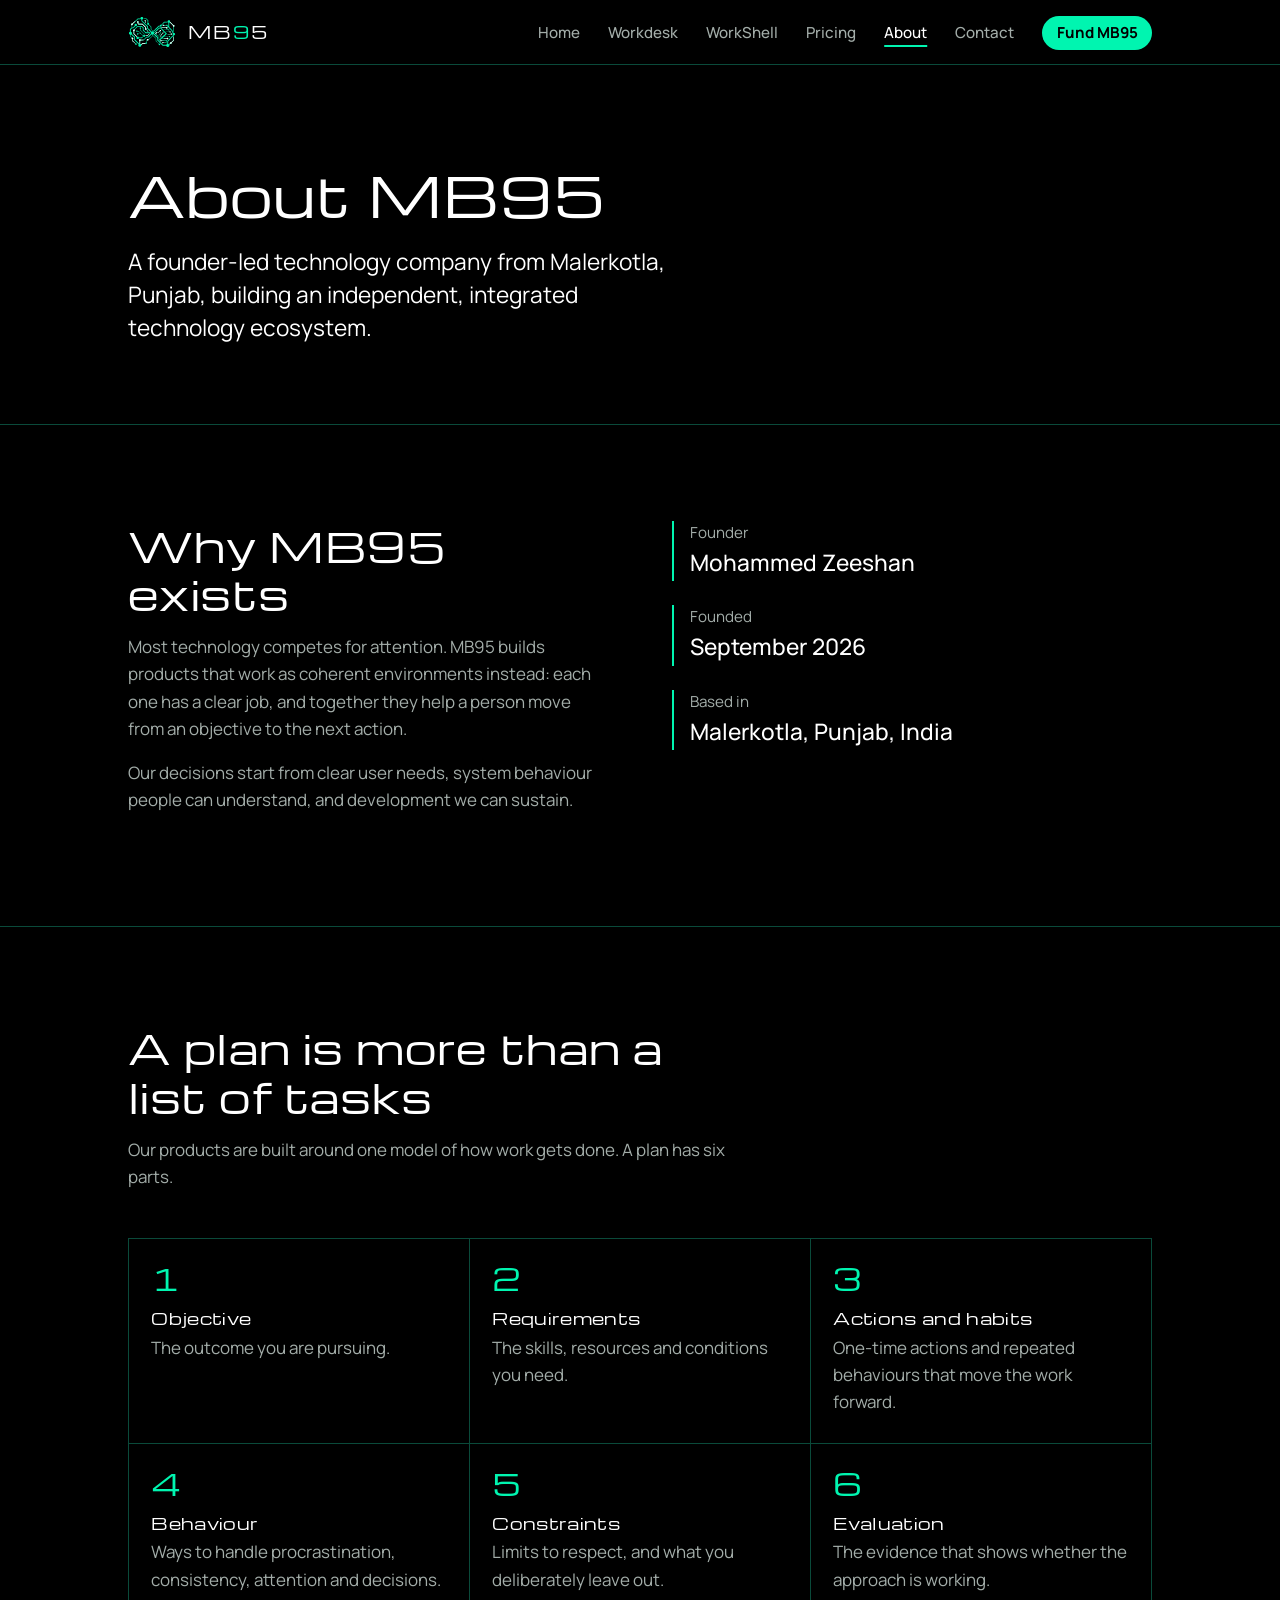
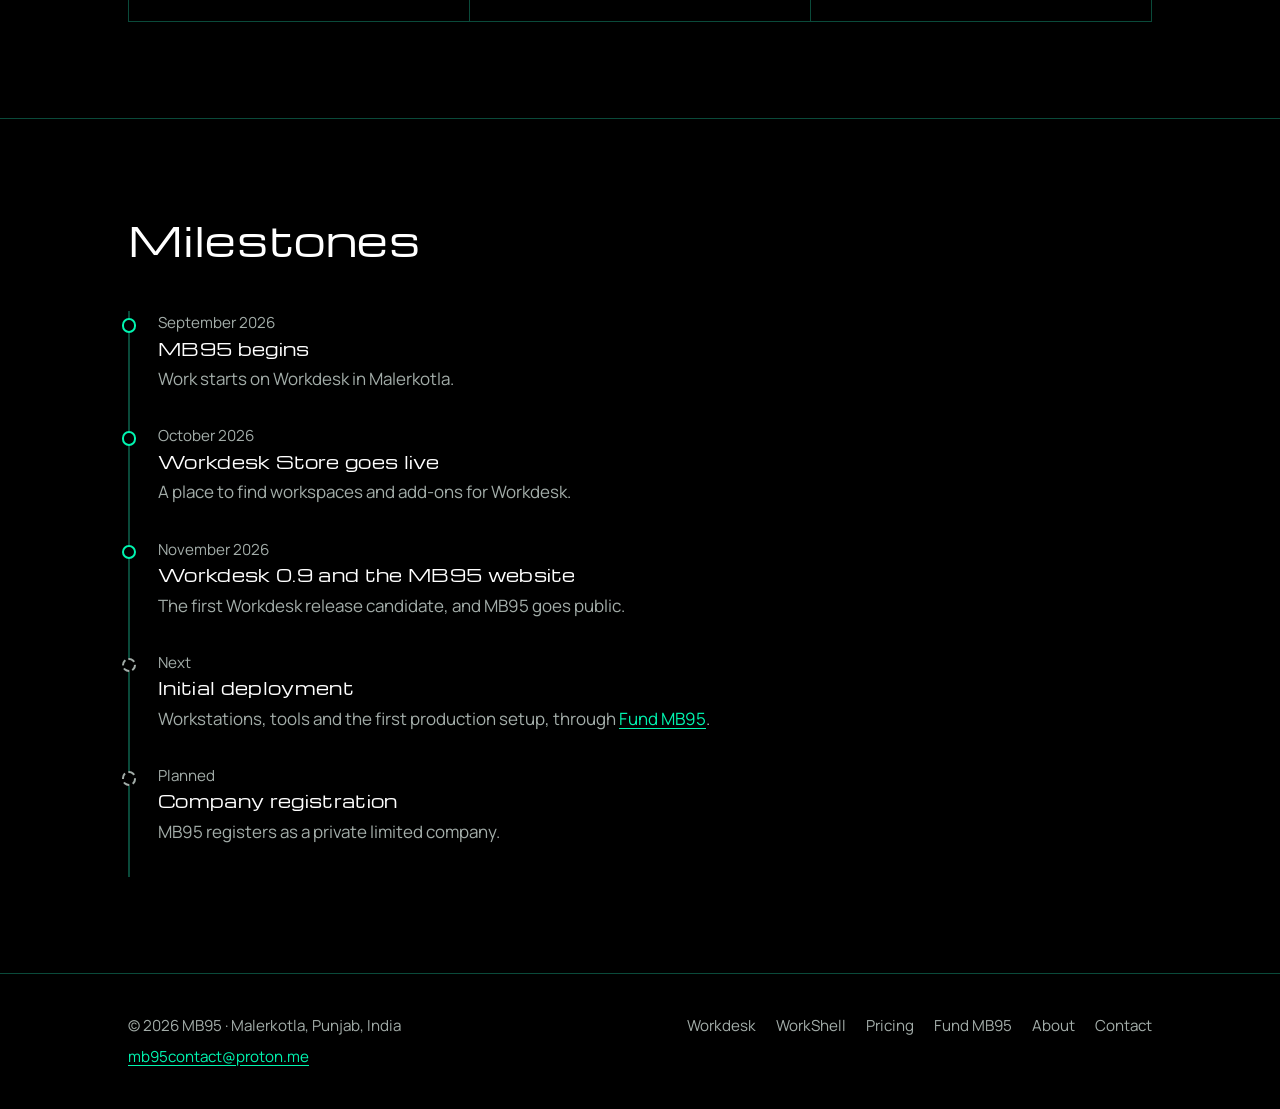
==== about.html @ 5f8376eb "Redesign as a multi-page site with Fund MB95 Pages: Home, Workdesk, WorkShell, Pricing, Fund MB95: I" ====
<!DOCTYPE html>
<html lang="en">
<head>
  <meta charset="utf-8">
  <meta name="viewport" content="width=device-width, initial-scale=1">
  <title>About MB95</title>
  <meta name="description" content="MB95 is a founder-led technology company from Malerkotla, Punjab, started in September 2026.">
  <meta name="theme-color" content="#000000">
  <link rel="icon" href="assets/icon-32.png" type="image/png" sizes="32x32">
  <link rel="apple-touch-icon" href="assets/icon-180.png">
  <meta property="og:title" content="About MB95">
  <meta property="og:description" content="MB95 is a founder-led technology company from Malerkotla, Punjab, started in September 2026.">
  <meta property="og:image" content="assets/og.jpg">
  <link rel="preconnect" href="https://fonts.googleapis.com">
  <link rel="preconnect" href="https://fonts.gstatic.com" crossorigin>
  <link href="https://fonts.googleapis.com/css2?family=Michroma&family=Manrope:wght@400;500;700&display=swap" rel="stylesheet">
  <link rel="stylesheet" href="styles.css">
</head>
<body>
  <a class="skip" href="#main">Skip to content</a>
  <header class="site-header">
    <div class="wrap">
      <a class="brand" href="index.html" aria-label="MB95 home">
        <img src="assets/mb95-mark.svg" alt="" width="48" height="33">
        <span>MB<span class="nine">9</span>5</span>
      </a>
      <button class="menu-toggle" aria-expanded="false" aria-controls="site-nav">Menu</button>
      <nav class="site-nav" id="site-nav" aria-label="Main">
        <ul>
          <li><a href="index.html">Home</a></li>
          <li><a href="workdesk.html">Workdesk</a></li>
          <li><a href="workshell.html">WorkShell</a></li>
          <li><a href="pricing.html">Pricing</a></li>
          <li><a href="about.html" aria-current="page">About</a></li>
          <li><a href="contact.html">Contact</a></li>
          <li><a class="nav-fund" href="fund.html">Fund MB95</a></li>
        </ul>
      </nav>
    </div>
  </header>

  <main id="main">
    <section class="page-head">
      <div class="wrap">
        <h1>About MB95</h1>
        <p class="lede">A founder-led technology company from Malerkotla, Punjab, building an independent, integrated technology ecosystem.</p>
      </div>
    </section>

    <section class="section" aria-labelledby="why-title">
      <div class="wrap two-col">
        <div class="section-head" style="margin:0">
          <h2 id="why-title">Why MB95 exists</h2>
          <p>Most technology competes for attention. MB95 builds products that work as coherent environments instead: each one has a clear job, and together they help a person move from an objective to the next action.</p>
          <p>Our decisions start from clear user needs, system behaviour people can understand, and development we can sustain.</p>
        </div>
        <ul class="contact-list">
          <li><span class="label">Founder</span><span class="value">Mohammed Zeeshan</span></li>
          <li><span class="label">Founded</span><span class="value">September 2026</span></li>
          <li><span class="label">Based in</span><span class="value">Malerkotla, Punjab, India</span></li>
        </ul>
      </div>
    </section>

    <section class="section" aria-labelledby="plan-title">
      <div class="wrap">
        <div class="section-head">
          <h2 id="plan-title">A plan is more than a list of tasks</h2>
          <p>Our products are built around one model of how work gets done. A plan has six parts.</p>
        </div>
        <ol class="plan-steps">
          <li><h3>Objective</h3><p>The outcome you are pursuing.</p></li>
          <li><h3>Requirements</h3><p>The skills, resources and conditions you need.</p></li>
          <li><h3>Actions and habits</h3><p>One-time actions and repeated behaviours that move the work forward.</p></li>
          <li><h3>Behaviour</h3><p>Ways to handle procrastination, consistency, attention and decisions.</p></li>
          <li><h3>Constraints</h3><p>Limits to respect, and what you deliberately leave out.</p></li>
          <li><h3>Evaluation</h3><p>The evidence that shows whether the approach is working.</p></li>
        </ol>
      </div>
    </section>

    <section class="section" aria-labelledby="road-title">
      <div class="wrap">
        <div class="section-head"><h2 id="road-title">Milestones</h2></div>
        <ol class="timeline">
          <li><time>September 2026</time><h3>MB95 begins</h3><p>Work starts on Workdesk in Malerkotla.</p></li>
          <li><time>October 2026</time><h3>Workdesk Store goes live</h3><p>A place to find workspaces and add-ons for Workdesk.</p></li>
          <li><time>November 2026</time><h3>Workdesk 0.9 and the MB95 website</h3><p>The first Workdesk release candidate, and MB95 goes public.</p></li>
          <li class="next"><time>Next</time><h3>Initial deployment</h3><p>Workstations, tools and the first production setup, through <a href="fund.html">Fund MB95</a>.</p></li>
          <li class="next"><time>Planned</time><h3>Company registration</h3><p>MB95 registers as a private limited company.</p></li>
        </ol>
      </div>
    </section>

  </main>

  <footer class="site-footer">
    <div class="wrap footer-grid">
      <div>
        <p style="margin:0 0 .4rem">© 2026 MB95 · Malerkotla, Punjab, India</p>
        <a href="mailto:mb95contact@proton.me">mb95contact@proton.me</a>
      </div>
      <ul class="footer-links">
        <li><a href="workdesk.html">Workdesk</a></li>
        <li><a href="workshell.html">WorkShell</a></li>
        <li><a href="pricing.html">Pricing</a></li>
        <li><a href="fund.html">Fund MB95</a></li>
        <li><a href="about.html">About</a></li>
        <li><a href="contact.html">Contact</a></li>
      </ul>
    </div>
  </footer>
  <script src="site.js"></script>
</body>
</html>
---- styles.css ----
/* MB95 site styles ------------------------------------------------------
   Brand: black, mint #00F5B0, white. Display type: Michroma (wide, squared,
   echoes the wordmark). Body: Manrope. */

:root {
  --black: #000000;
  --mint: #00F5B0;
  --mint-deep: #0A4A3A;   /* traces, rules */
  --mint-dim: #06291F;    /* tinted surfaces */
  --white: #FFFFFF;
  --fog: #A3ADA9;         /* secondary text, 8.6:1 on black */
  --graphite: #121615;    /* raised surfaces */
  --amber: #FFC857;       /* status: paused */

  --display: "Michroma", "Eurostile", "Arial Black", sans-serif;
  --body: "Manrope", system-ui, -apple-system, "Segoe UI", sans-serif;

  --s0: 1.0625rem;
  --s1: 1.4167rem;
  --s2: 1.8889rem;
  --s3: 2.5185rem;

  --measure: 62ch;
  --gutter: clamp(1.25rem, 5vw, 4rem);
  --bus: 2.5rem;
}

*, *::before, *::after { box-sizing: border-box; }
html { scroll-behavior: smooth; }
body {
  margin: 0;
  background: var(--black);
  color: var(--white);
  font-family: var(--body);
  font-size: var(--s0);
  line-height: 1.6;
  -webkit-font-smoothing: antialiased;
}
img { max-width: 100%; }
a { color: var(--mint); text-underline-offset: 0.2em; }
a:focus-visible, button:focus-visible, summary:focus-visible {
  outline: 2px solid var(--mint);
  outline-offset: 4px;
  border-radius: 2px;
}
p { margin: 0 0 1em; max-width: var(--measure); }
h1, h2, h3 {
  font-family: var(--display);
  font-weight: 400;
  line-height: 1.2;
  margin: 0;
  letter-spacing: 0.02em;
}
.wrap { width: 100%; max-width: 72rem; margin-inline: auto; padding-inline: var(--gutter); }
.skip { position: absolute; left: -999px; top: 0; background: var(--mint); color: var(--black); padding: .5rem 1rem; }
.skip:focus { left: 1rem; top: 1rem; z-index: 20; }
.muted { color: var(--fog); }

/* Header + navigation ------------------------------------------------- */
.site-header {
  position: sticky; top: 0; z-index: 10;
  background: rgba(0,0,0,.9);
  backdrop-filter: blur(8px);
  border-bottom: 1px solid var(--mint-deep);
}
.site-header .wrap { display: flex; align-items: center; justify-content: space-between; gap: 1.5rem; min-height: 4rem; }
.brand {
  display: inline-flex; align-items: center; gap: .75rem;
  color: var(--white); text-decoration: none;
  font-family: var(--display); font-size: 1.05rem; letter-spacing: .12em;
}
.brand img { width: 3rem; height: auto; display: block; }
.nine { color: var(--mint); }
.site-nav ul { display: flex; align-items: center; gap: clamp(.9rem, 2.2vw, 1.75rem); list-style: none; margin: 0; padding: 0; }
.site-nav a { color: var(--fog); text-decoration: none; font-size: .95rem; font-weight: 500; }
.site-nav a:hover, .site-nav a[aria-current="page"] { color: var(--white); }
.site-nav a[aria-current="page"] { text-decoration: underline; text-decoration-color: var(--mint); text-decoration-thickness: 2px; text-underline-offset: .45em; }
.site-nav .nav-fund {
  color: var(--black); background: var(--mint);
  padding: .4rem .9rem; border-radius: 999px; font-weight: 700;
}
.site-nav .nav-fund:hover, .site-nav .nav-fund[aria-current="page"] { color: var(--black); text-decoration: none; background: var(--white); }
.menu-toggle {
  display: none;
  background: none; border: 1px solid var(--mint-deep); color: var(--white);
  font: inherit; font-weight: 500; padding: .35rem .8rem; border-radius: 6px; cursor: pointer;
}

@media (max-width: 52rem) {
  .menu-toggle { display: inline-block; }
  .site-nav { position: absolute; left: 0; right: 0; top: 100%; background: var(--black); border-bottom: 1px solid var(--mint-deep); display: none; }
  .site-nav.open { display: block; }
  .site-nav ul { flex-direction: column; align-items: stretch; gap: 0; padding: .5rem var(--gutter) 1.25rem; }
  .site-nav li a { display: block; padding: .8rem 0; font-size: 1.05rem; border-bottom: 1px solid var(--graphite); }
  .site-nav .nav-fund { text-align: center; margin-top: 1rem; border-bottom: 0; padding: .8rem; }
}

/* Buttons --------------------------------------------------------------- */
.btn {
  display: inline-block; text-decoration: none; font-weight: 700;
  padding: .75rem 1.4rem; border-radius: 999px; border: 2px solid var(--mint);
  color: var(--black); background: var(--mint);
}
.btn:hover { background: var(--white); border-color: var(--white); }
.btn.ghost { background: transparent; color: var(--mint); }
.btn.ghost:hover { color: var(--black); background: var(--mint); border-color: var(--mint); }
.actions { display: flex; flex-wrap: wrap; gap: .75rem; margin-top: 1.75rem; }

/* Page structure ------------------------------------------------------- */
.page-head { padding-block: clamp(3rem, 8vw, 6rem) clamp(2rem, 5vw, 3.5rem); }
.page-head h1 { font-size: clamp(1.9rem, 5.5vw, 3.4rem); margin-bottom: 1.25rem; max-width: 22ch; }
.page-head .lede { font-size: var(--s1); line-height: 1.45; max-width: 40ch; }
.section { padding-block: clamp(3.5rem, 8vw, 6rem); border-top: 1px solid var(--mint-deep); }
.section-head { margin-bottom: clamp(2rem, 5vw, 3rem); max-width: var(--measure); }
.section-head h2 { font-size: clamp(1.5rem, 3.6vw, var(--s3)); margin-bottom: 1rem; }
.section-head p { color: var(--fog); }
.two-col { display: grid; gap: 2rem 4rem; grid-template-columns: repeat(auto-fit, minmax(min(100%, 22rem), 1fr)); align-items: start; }

/* Status pills */
.status { font-size: .85rem; font-weight: 500; border: 1px solid var(--mint); color: var(--mint); padding: .1rem .65rem; border-radius: 999px; white-space: nowrap; }
.status.paused { border-color: var(--amber); color: var(--amber); }
.status.planned { border-color: var(--fog); color: var(--fog); }

/* Notice band */
.notice {
  border: 1px solid var(--amber); border-left-width: 4px;
  padding: 1rem 1.25rem; border-radius: 4px; max-width: 48rem;
}
.notice p { margin: 0; }
.notice strong { color: var(--amber); }

/* Home hero --------------------------------------------------------------- */
.hero { padding-block: clamp(2.5rem, 7vw, 5rem) clamp(3.5rem, 8vw, 6rem); }
.hero-grid { display: grid; gap: 2rem 4rem; grid-template-columns: minmax(0, 1.1fr) minmax(0, 1fr); align-items: center; }
.hero-logo { margin: 0; line-height: 0; }
.hero-logo img { width: 100%; max-width: 36rem; height: auto; margin-left: -1.5%; }
.hero-copy .lede { font-size: var(--s1); line-height: 1.45; max-width: 30ch; }
.motto { color: var(--fog); font-style: italic; }
@media (max-width: 52rem) { .hero-grid { grid-template-columns: 1fr; } }

/* Product bus (circuit line linking products) */
.bus { list-style: none; margin: 0; padding: 0; position: relative; }
.bus::before { content: ""; position: absolute; left: calc(var(--bus) / 2 - 1px); top: .6rem; bottom: .6rem; width: 2px; background: var(--mint-deep); }
.product { position: relative; padding-left: calc(var(--bus) + 1.5rem); padding-bottom: clamp(2.5rem, 5vw, 3.5rem); }
.product:last-child { padding-bottom: 0; }
.product::before { content: ""; position: absolute; left: calc(var(--bus) / 2 - .5rem); top: .55rem; width: 1rem; height: 1rem; background: var(--black); border: 2px solid var(--mint); border-radius: 50%; }
.product::after { content: ""; position: absolute; left: calc(var(--bus) / 2 + .5rem); top: calc(1.05rem - 1px); width: 1.5rem; height: 2px; background: var(--mint); }
.product-top { display: flex; flex-wrap: wrap; align-items: baseline; gap: .5rem 1.25rem; margin-bottom: .75rem; }
.product h3 { font-size: clamp(1.3rem, 3vw, var(--s2)); padding-left: .75rem; }
.product h3 a { color: var(--white); text-decoration: none; }
.product h3 a:hover { color: var(--mint); }
.product p, .product .more { padding-left: .75rem; }
.more { font-weight: 700; }

/* Lists with trace markers */
.points { margin: 0; padding: 0; list-style: none; }
.points li { padding-left: 1.1rem; position: relative; margin-bottom: .55rem; max-width: var(--measure); }
.points li::before { content: ""; position: absolute; left: 0; top: .72em; width: .45rem; height: 2px; background: var(--mint); }

/* Feature grid on product pages */
.features { list-style: none; margin: 0; padding: 0; display: grid; gap: 1px; background: var(--mint-deep); border: 1px solid var(--mint-deep); grid-template-columns: repeat(auto-fit, minmax(min(100%, 16rem), 1fr)); }
.features li { background: var(--black); padding: 1.5rem; }
.features h3 { font-size: 1rem; margin-bottom: .5rem; }
.features p { color: var(--fog); margin: 0; }

/* Illustration frame */
.figure { margin: 0; }
.figure figcaption { color: var(--fog); font-size: .9rem; margin-top: .75rem; }

/* Workdesk desktop illustration */
.desk {
  aspect-ratio: 16 / 10; border: 1px solid var(--mint-deep); border-radius: 10px; overflow: hidden;
  background: radial-gradient(120% 80% at 80% 0%, var(--mint-dim), var(--black) 60%);
  display: grid; grid-template-rows: auto 1fr auto; font-size: clamp(.55rem, 1.3vw, .8rem);
}
.desk-bar { display: flex; justify-content: space-between; align-items: center; padding: .6em 1em; border-bottom: 1px solid var(--mint-deep); color: var(--fog); }
.desk-bar b { font-family: var(--display); color: var(--white); font-weight: 400; letter-spacing: .08em; }
.desk-body { display: grid; grid-template-columns: 1.2fr 1fr; gap: 1em; padding: 1.2em; }
.panel { background: rgba(18,22,21,.85); border: 1px solid var(--mint-deep); border-radius: 6px; padding: .9em 1em; }
.panel h4 { margin: 0 0 .6em; font-family: var(--display); font-weight: 400; font-size: 1em; color: var(--mint); letter-spacing: .05em; }
.task { display: flex; align-items: center; gap: .6em; padding: .35em 0; border-bottom: 1px solid #1c2421; }
.task:last-child { border-bottom: 0; }
.box { width: .9em; height: .9em; border: 1.5px solid var(--mint); border-radius: 2px; flex: none; }
.box.done { background: var(--mint); }
.bar { height: .5em; background: #1c2421; border-radius: 99px; overflow: hidden; margin: .3em 0 .8em; }
.bar span { display: block; height: 100%; background: var(--mint); }
.desk-dock { display: flex; gap: .5em; justify-content: center; padding: .6em; border-top: 1px solid var(--mint-deep); flex-wrap: wrap; }
.desk-dock span { padding: .3em .8em; border: 1px solid var(--mint-deep); border-radius: 99px; color: var(--fog); letter-spacing: .06em; }
.desk-dock span.on { border-color: var(--mint); color: var(--black); background: var(--mint); font-weight: 700; }

/* Workshell phone illustration */
.phone {
  width: min(100%, 18rem); aspect-ratio: 9 / 19; margin-inline: auto;
  border: 2px solid var(--mint-deep); border-radius: 2.2rem; padding: 1.1rem .9rem;
  background: linear-gradient(180deg, var(--mint-dim), var(--black) 45%);
  display: grid; grid-template-rows: auto auto 1fr auto; gap: .9rem;
}
.phone-time { text-align: center; font-family: var(--display); font-size: 2rem; letter-spacing: .05em; padding-top: .8rem; }
.phone-date { text-align: center; color: var(--fog); font-size: .8rem; margin-top: -.6rem; }
.shell-grid { display: grid; grid-template-columns: 1fr 1fr; gap: .6rem; align-content: center; }
.shell-grid div { border: 1px solid var(--mint-deep); background: rgba(18,22,21,.9); border-radius: 14px; padding: .8rem .7rem; font-size: .85rem; }
.shell-grid b { display: block; font-family: var(--display); font-weight: 400; color: var(--mint); font-size: .8rem; letter-spacing: .05em; margin-bottom: .2rem; }
.shell-grid span { color: var(--fog); font-size: .75rem; }
.slots { display: flex; justify-content: space-between; padding: .4rem .3rem; border-top: 1px solid var(--mint-deep); }
.slots i { width: 2.2rem; height: 2.2rem; border-radius: 50%; border: 1.5px solid var(--mint); display: grid; place-items: center; font-style: normal; font-size: .62rem; color: var(--fog); }
.slots i.custom { border-style: dashed; border-color: var(--fog); }

/* Pricing --------------------------------------------------------------- */
.plans { display: grid; gap: 1.25rem; grid-template-columns: repeat(auto-fit, minmax(min(100%, 19rem), 1fr)); }
.plan { border: 1px solid var(--mint-deep); border-radius: 8px; padding: 1.75rem 1.5rem; display: flex; flex-direction: column; }
.plan.lead { border-color: var(--mint); }
.plan h3 { font-size: 1.25rem; margin-bottom: .25rem; }
.price { font-family: var(--display); font-size: 2rem; margin: 1rem 0 .25rem; }
.price small { font-family: var(--body); font-size: .95rem; color: var(--fog); }
.plan .points { margin: 1rem 0 1.5rem; }
.plan .btn { margin-top: auto; align-self: flex-start; }
.estimate { color: var(--amber); font-size: .9rem; font-weight: 500; }

/* Fund ----------------------------------------------------------------- */
.meter { margin: 2rem 0 0; max-width: 40rem; }
.meter-nums { display: flex; justify-content: space-between; align-items: baseline; flex-wrap: wrap; gap: .5rem; margin-bottom: .6rem; }
.meter-raised { font-family: var(--display); font-size: clamp(1.6rem, 4vw, 2.3rem); color: var(--mint); }
.meter-track { height: 14px; border: 1px solid var(--mint-deep); border-radius: 99px; overflow: hidden; background: var(--graphite); }
.meter-fill { height: 100%; width: 0; background: var(--mint); border-radius: 99px; transition: width 1.4s cubic-bezier(.2,.7,.2,1); }
.budget { width: 100%; border-collapse: collapse; max-width: 48rem; }
.budget th, .budget td { text-align: left; padding: .8rem .5rem; border-bottom: 1px solid var(--mint-deep); vertical-align: top; }
.budget th { color: var(--fog); font-weight: 500; font-size: .95rem; }
.budget td.amt { text-align: right; white-space: nowrap; font-variant-numeric: tabular-nums; }
.budget th.amt { text-align: right; }
.budget tr.total td { font-weight: 700; border-bottom: 0; }
.give { display: grid; gap: 2rem 3rem; grid-template-columns: minmax(0, 1fr) auto; align-items: start; border: 1px solid var(--mint); border-radius: 10px; padding: clamp(1.5rem, 4vw, 2.5rem); }
.give .qr { width: 13rem; background: var(--white); padding: .75rem; border-radius: 8px; }
.give .qr img { display: block; width: 100%; }
.upi-id { font-family: var(--display); font-size: 1.1rem; letter-spacing: .03em; word-break: break-all; }
@media (max-width: 40rem) { .give { grid-template-columns: 1fr; } .give .qr { width: 100%; max-width: 15rem; } }
.steps { counter-reset: step; list-style: none; margin: 0; padding: 0; }
.steps li { counter-increment: step; position: relative; padding-left: 2.5rem; margin-bottom: 1rem; max-width: var(--measure); }
.steps li::before { content: counter(step); position: absolute; left: 0; top: -.05rem; font-family: var(--display); color: var(--mint); font-size: 1.1rem; }
details { border-bottom: 1px solid var(--mint-deep); padding: 1rem 0; max-width: 48rem; }
summary { cursor: pointer; font-weight: 700; }
details p { margin: .75rem 0 0; color: var(--fog); }

/* Plan model (numbered, it is a sequence) */
.plan-steps { list-style: none; margin: 0; padding: 0; counter-reset: step; display: grid; gap: 1px; background: var(--mint-deep); border: 1px solid var(--mint-deep); grid-template-columns: repeat(auto-fit, minmax(min(100%, 17rem), 1fr)); }
.plan-steps li { counter-increment: step; background: var(--black); padding: 1.5rem 1.4rem 1.75rem; }
.plan-steps li::before { content: counter(step); display: block; font-family: var(--display); color: var(--mint); font-size: var(--s2); line-height: 1; margin-bottom: .9rem; }
.plan-steps h3 { font-size: 1rem; margin-bottom: .4rem; }
.plan-steps p { color: var(--fog); margin: 0; }

/* Timeline (a real sequence) */
.timeline { list-style: none; margin: 0; padding: 0; border-left: 2px solid var(--mint-deep); max-width: 48rem; }
.timeline li { position: relative; padding: 0 0 2rem 1.75rem; }
.timeline li::before { content: ""; position: absolute; left: -.5rem; top: .45rem; width: .9rem; height: .9rem; border-radius: 50%; background: var(--black); border: 2px solid var(--mint); }
.timeline li.next::before { border-style: dashed; border-color: var(--fog); }
.timeline time { color: var(--fog); font-size: .95rem; display: block; }
.timeline h3 { font-size: 1.05rem; margin: .2rem 0 .4rem; }
.timeline p { margin: 0; color: var(--fog); }

/* Contact */
.contact-list { list-style: none; margin: 0; padding: 0; display: grid; gap: 1.5rem; }
.contact-list li { border-left: 2px solid var(--mint); padding-left: 1rem; }
.contact-list .label { color: var(--fog); font-size: .95rem; display: block; }
.contact-list .value { font-size: var(--s1); font-weight: 500; word-break: break-word; }

/* Footer */
.site-footer { border-top: 1px solid var(--mint-deep); padding-block: 2.5rem; color: var(--fog); font-size: .95rem; }
.footer-grid { display: flex; flex-wrap: wrap; justify-content: space-between; gap: 1.5rem; }
.footer-links { display: flex; flex-wrap: wrap; gap: .5rem 1.25rem; list-style: none; margin: 0; padding: 0; }
.footer-links a { color: var(--fog); text-decoration: none; }
.footer-links a:hover { color: var(--white); }

@media (max-width: 40rem) { :root { --bus: 1.5rem; } .product { padding-left: calc(var(--bus) + 1rem); } .product::after { width: 1rem; } .product h3, .product p, .product .more { padding-left: .25rem; } }
@media (prefers-reduced-motion: reduce) { html { scroll-behavior: auto; } .meter-fill { transition: none; } }
button.btn { font: inherit; font-weight: 700; cursor: pointer; }
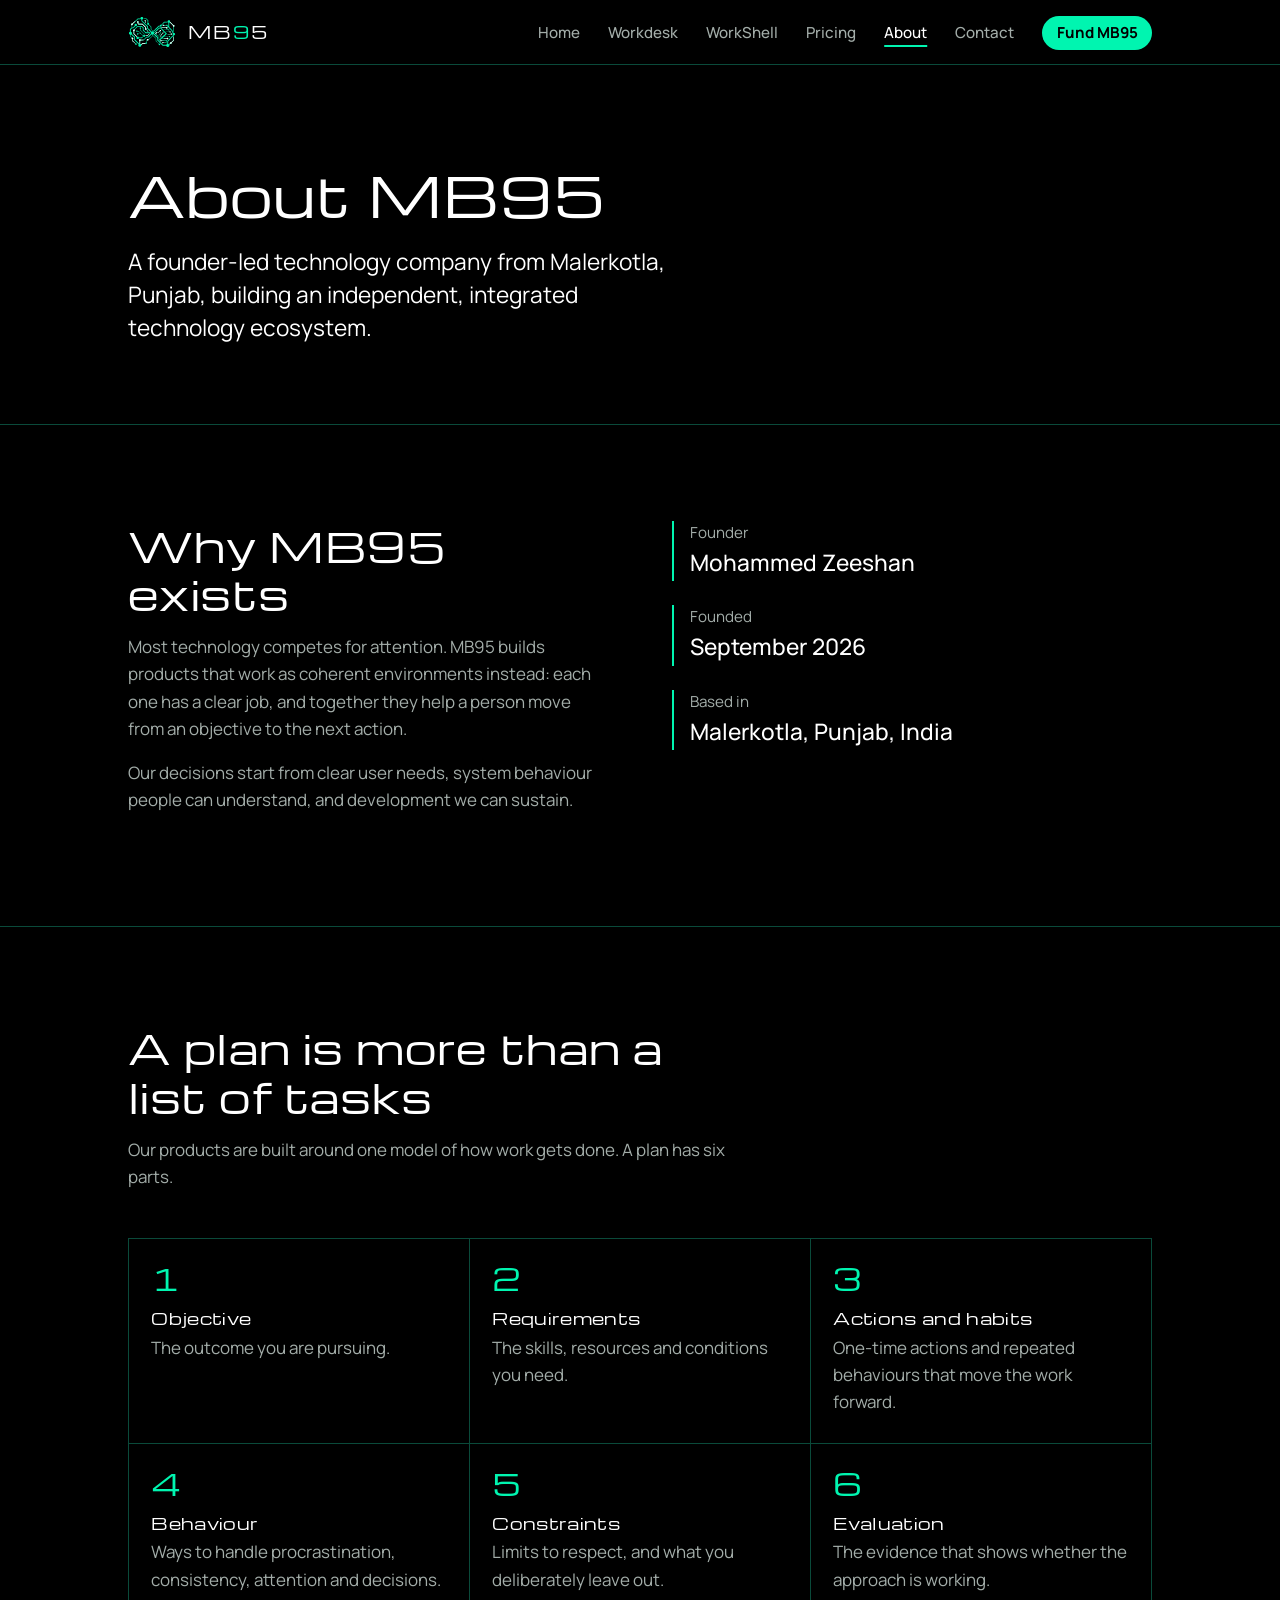
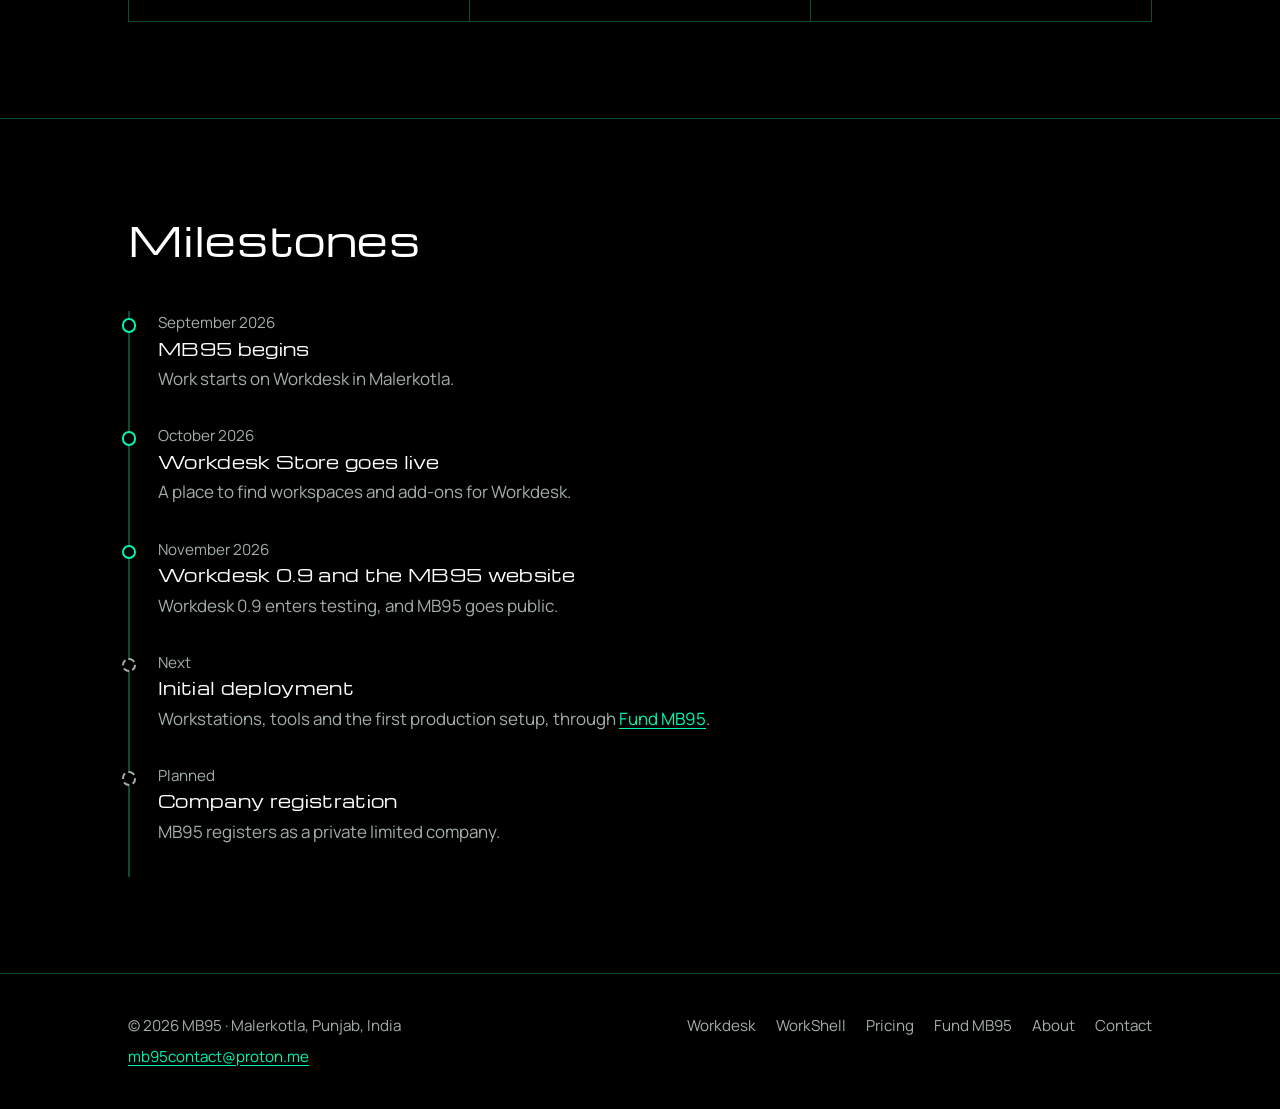
==== commit 18975393: "Workdesk: mark as in development Status 'In development' on Home and Workdesk pages, release-update " ====
--- a/about.html
+++ b/about.html
@@ -85,7 +85,7 @@
         <ol class="timeline">
           <li><time>September 2026</time><h3>MB95 begins</h3><p>Work starts on Workdesk in Malerkotla.</p></li>
           <li><time>October 2026</time><h3>Workdesk Store goes live</h3><p>A place to find workspaces and add-ons for Workdesk.</p></li>
-          <li><time>November 2026</time><h3>Workdesk 0.9 and the MB95 website</h3><p>The first Workdesk release candidate, and MB95 goes public.</p></li>
+          <li><time>November 2026</time><h3>Workdesk 0.9 and the MB95 website</h3><p>Workdesk 0.9 enters testing, and MB95 goes public.</p></li>
           <li class="next"><time>Next</time><h3>Initial deployment</h3><p>Workstations, tools and the first production setup, through <a href="fund.html">Fund MB95</a>.</p></li>
           <li class="next"><time>Planned</time><h3>Company registration</h3><p>MB95 registers as a private limited company.</p></li>
         </ol>
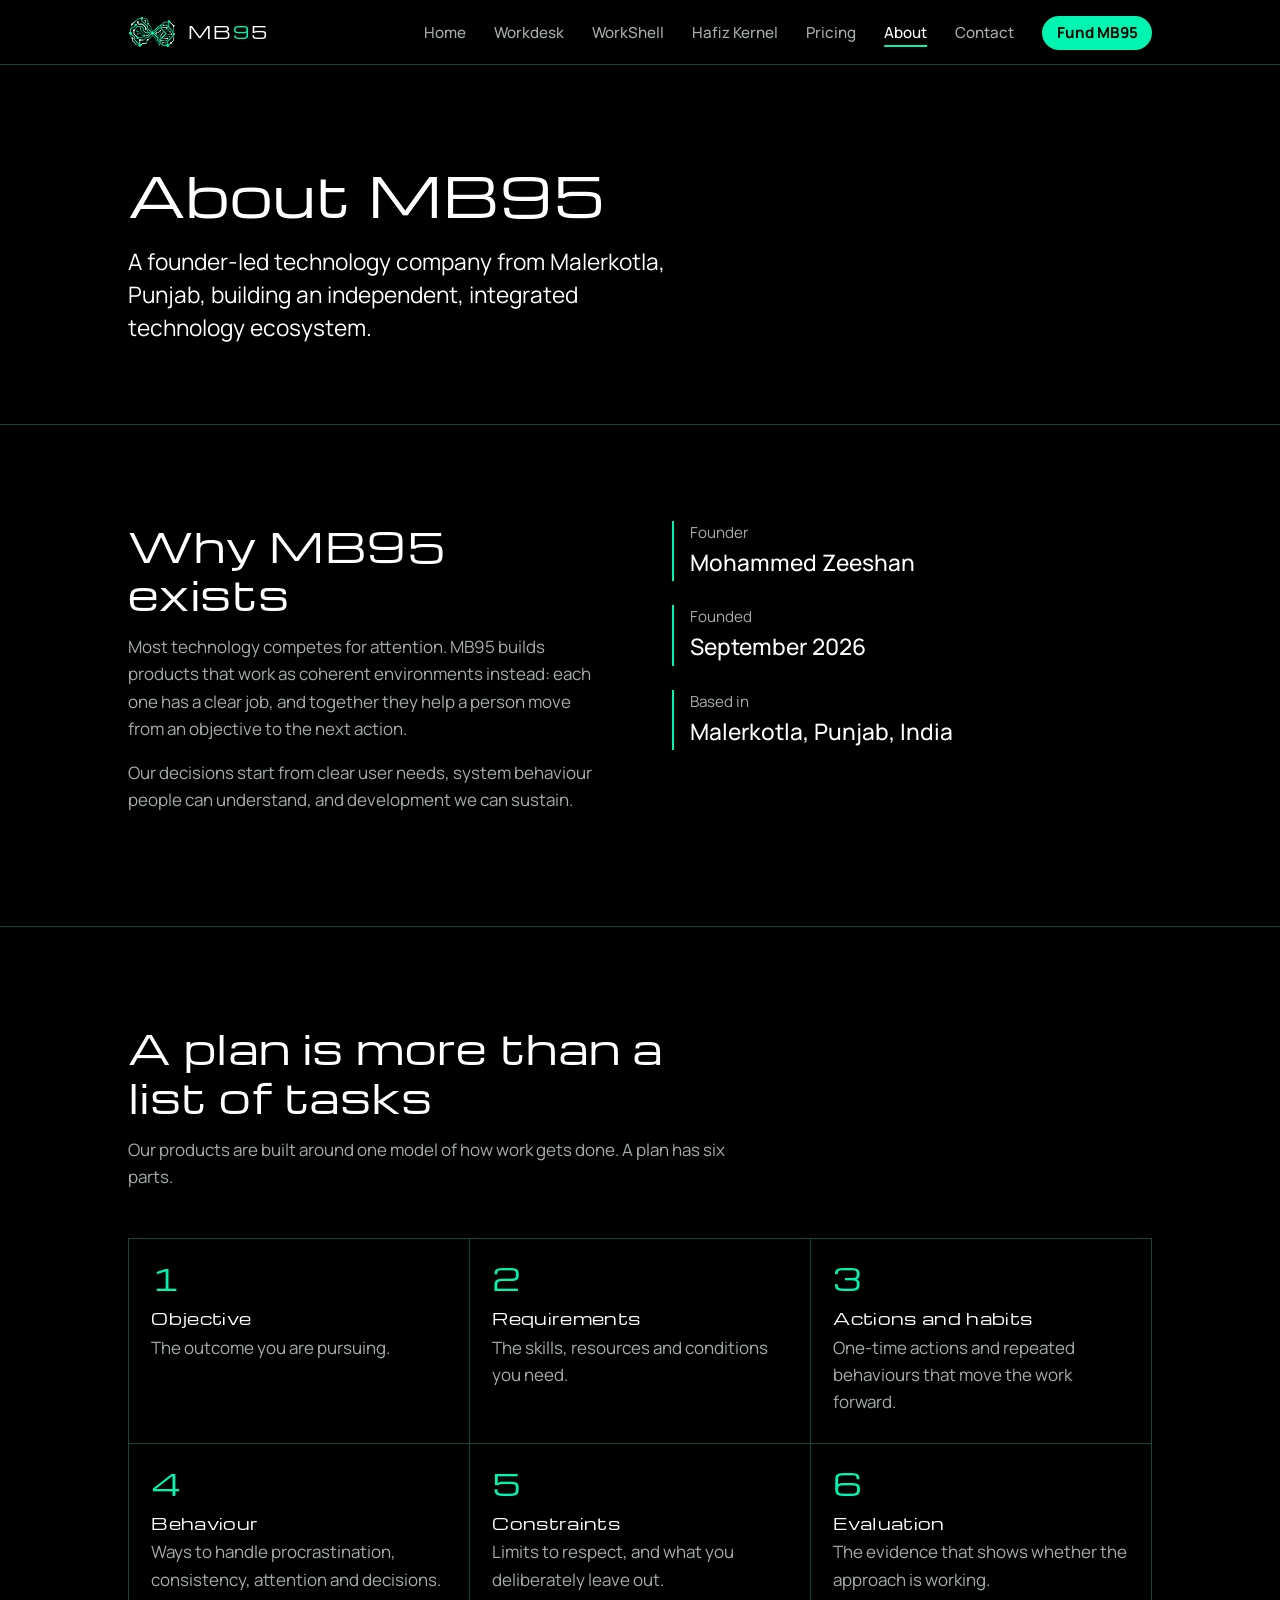
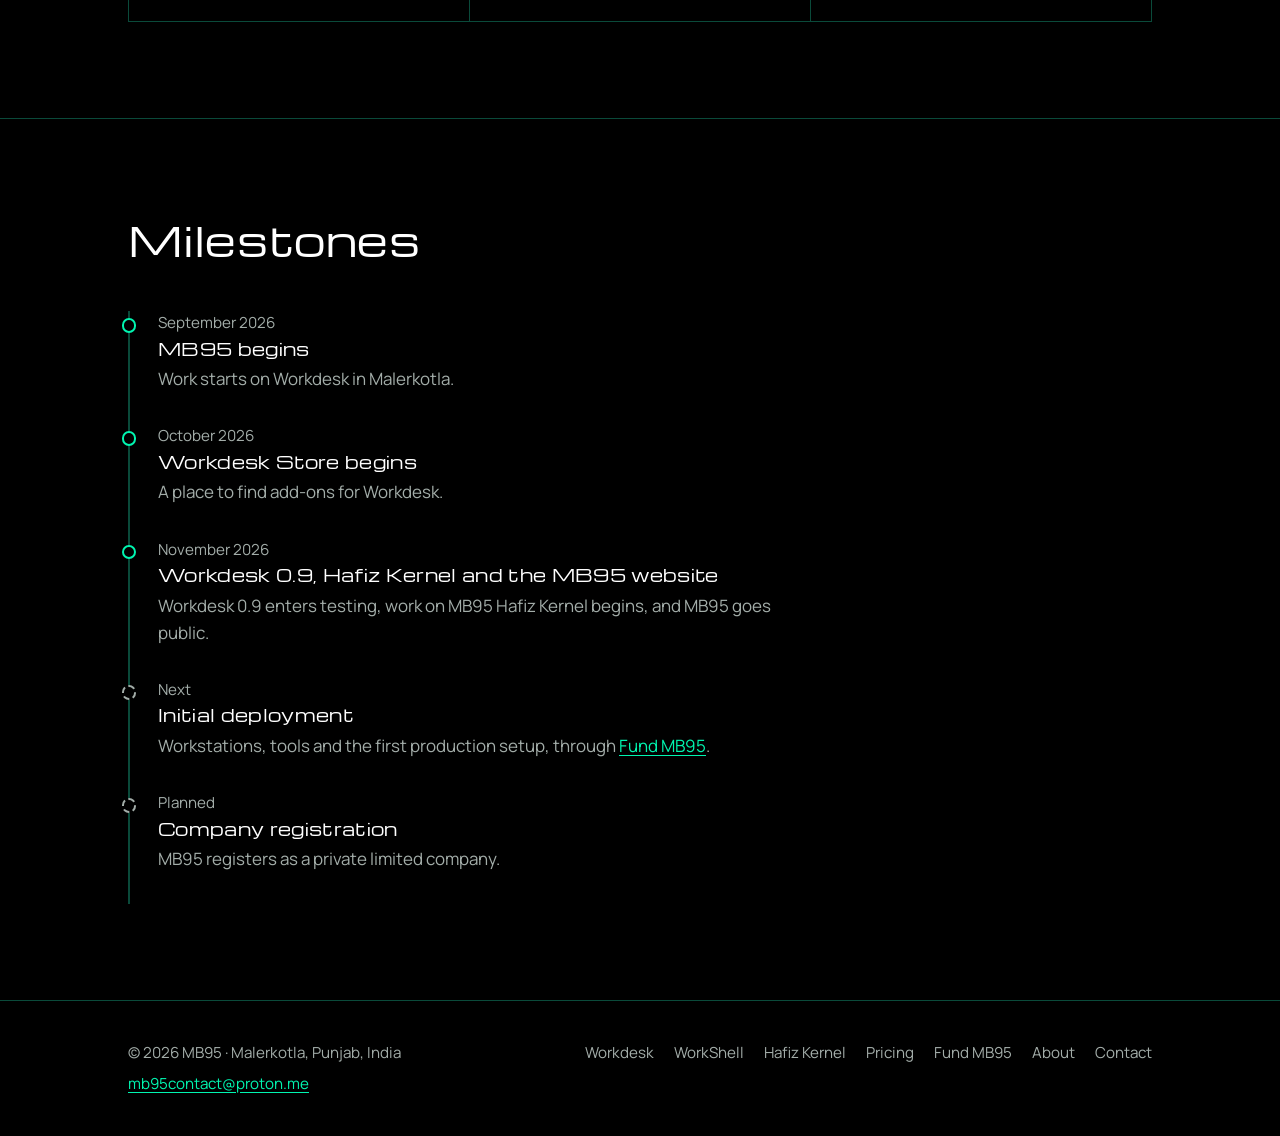
==== commit 7ba3fc55: "Add MB95 Hafiz Kernel; update product descriptions New Hafiz Kernel page (security-first Rust microk" ====
--- a/about.html
+++ b/about.html
@@ -30,6 +30,7 @@
           <li><a href="index.html">Home</a></li>
           <li><a href="workdesk.html">Workdesk</a></li>
           <li><a href="workshell.html">WorkShell</a></li>
+          <li><a href="hafiz.html">Hafiz Kernel</a></li>
           <li><a href="pricing.html">Pricing</a></li>
           <li><a href="about.html" aria-current="page">About</a></li>
           <li><a href="contact.html">Contact</a></li>
@@ -84,8 +85,8 @@
         <div class="section-head"><h2 id="road-title">Milestones</h2></div>
         <ol class="timeline">
           <li><time>September 2026</time><h3>MB95 begins</h3><p>Work starts on Workdesk in Malerkotla.</p></li>
-          <li><time>October 2026</time><h3>Workdesk Store goes live</h3><p>A place to find workspaces and add-ons for Workdesk.</p></li>
-          <li><time>November 2026</time><h3>Workdesk 0.9 and the MB95 website</h3><p>Workdesk 0.9 enters testing, and MB95 goes public.</p></li>
+          <li><time>October 2026</time><h3>Workdesk Store begins</h3><p>A place to find add-ons for Workdesk.</p></li>
+          <li><time>November 2026</time><h3>Workdesk 0.9, Hafiz Kernel and the MB95 website</h3><p>Workdesk 0.9 enters testing, work on MB95 Hafiz Kernel begins, and MB95 goes public.</p></li>
           <li class="next"><time>Next</time><h3>Initial deployment</h3><p>Workstations, tools and the first production setup, through <a href="fund.html">Fund MB95</a>.</p></li>
           <li class="next"><time>Planned</time><h3>Company registration</h3><p>MB95 registers as a private limited company.</p></li>
         </ol>
@@ -103,6 +104,7 @@
       <ul class="footer-links">
         <li><a href="workdesk.html">Workdesk</a></li>
         <li><a href="workshell.html">WorkShell</a></li>
+        <li><a href="hafiz.html">Hafiz Kernel</a></li>
         <li><a href="pricing.html">Pricing</a></li>
         <li><a href="fund.html">Fund MB95</a></li>
         <li><a href="about.html">About</a></li>
--- a/styles.css
+++ b/styles.css
@@ -86,7 +86,7 @@
   font: inherit; font-weight: 500; padding: .35rem .8rem; border-radius: 6px; cursor: pointer;
 }
 
-@media (max-width: 52rem) {
+@media (max-width: 60rem) {
   .menu-toggle { display: inline-block; }
   .site-nav { position: absolute; left: 0; right: 0; top: 100%; background: var(--black); border-bottom: 1px solid var(--mint-deep); display: none; }
   .site-nav.open { display: block; }
@@ -272,3 +272,12 @@
 @media (max-width: 40rem) { :root { --bus: 1.5rem; } .product { padding-left: calc(var(--bus) + 1rem); } .product::after { width: 1rem; } .product h3, .product p, .product .more { padding-left: .25rem; } }
 @media (prefers-reduced-motion: reduce) { html { scroll-behavior: auto; } .meter-fill { transition: none; } }
 button.btn { font: inherit; font-weight: 700; cursor: pointer; }
+
+/* Hafiz Kernel illustration: sealed cells on a microkernel */
+.cells { display: grid; grid-template-columns: repeat(3, 1fr); gap: .75rem; border: 1px solid var(--mint-deep); border-radius: 10px; padding: 1rem; background: radial-gradient(120% 80% at 50% 100%, var(--mint-dim), var(--black) 65%); }
+.cell { border: 1.5px solid var(--mint); border-radius: 8px; padding: .9rem .7rem; text-align: center; background: rgba(0,0,0,.6); }
+.cell b { display: block; font-family: var(--display); font-weight: 400; font-size: .85rem; letter-spacing: .04em; }
+.cell span { color: var(--mint); font-size: .8rem; }
+.cell.ask { border-style: dashed; border-color: var(--fog); }
+.cell.ask span { color: var(--fog); }
+.core { grid-column: 1 / -1; text-align: center; background: var(--mint); color: var(--black); font-family: var(--display); font-size: .9rem; letter-spacing: .06em; padding: .8rem; border-radius: 8px; }
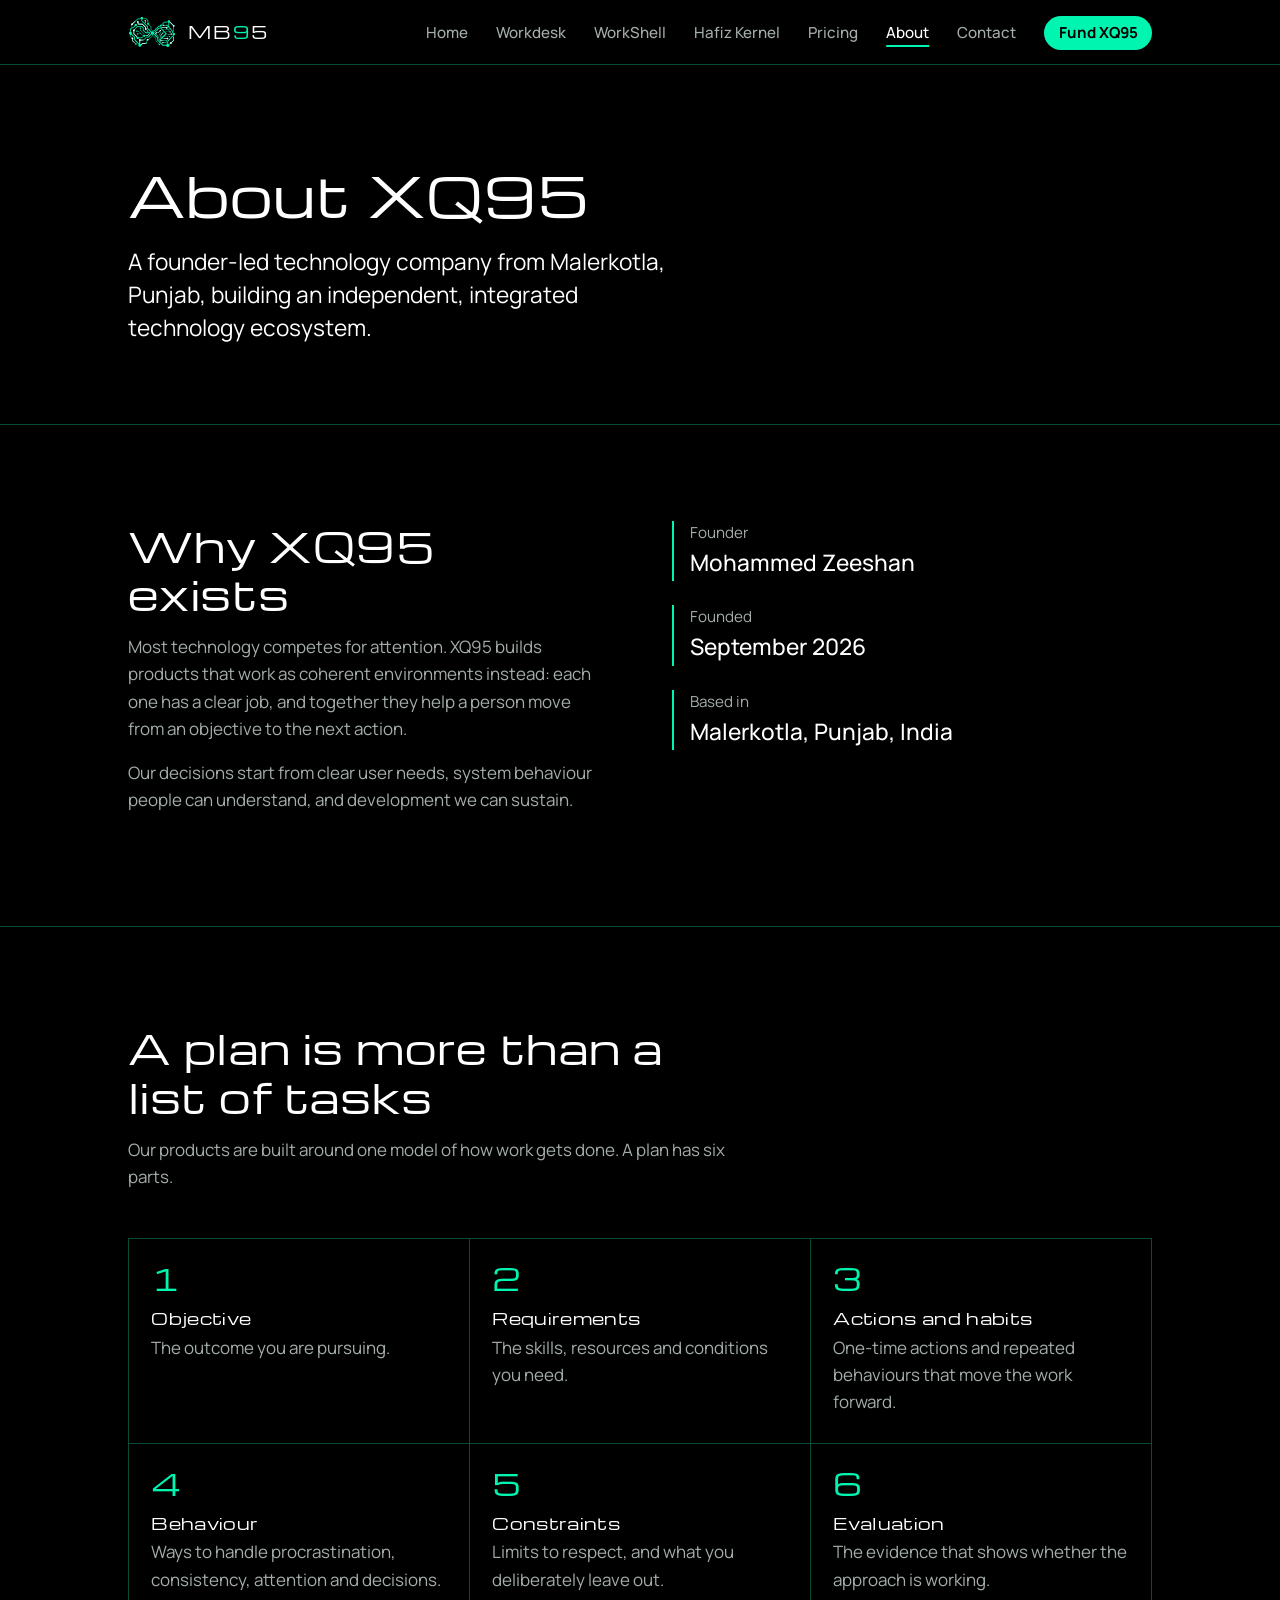
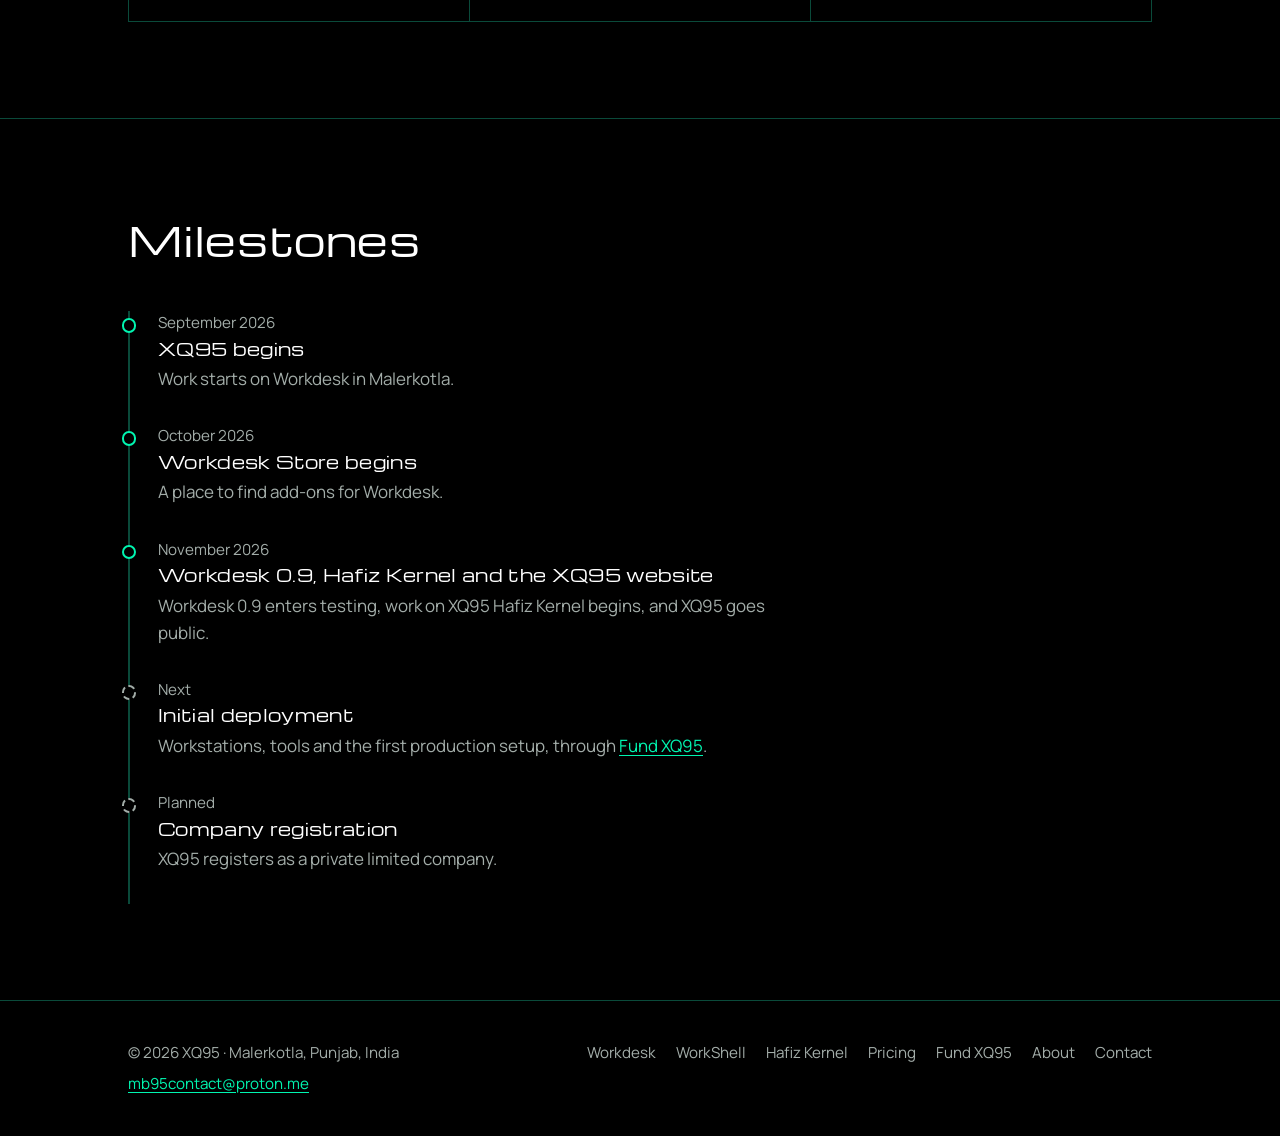
==== commit 75eee4cb: "Rename MB95 to XQ95 Same logo with the letters changed to XQ95; new social preview image. Contact ad" ====
--- a/about.html
+++ b/about.html
@@ -3,13 +3,13 @@
 <head>
   <meta charset="utf-8">
   <meta name="viewport" content="width=device-width, initial-scale=1">
-  <title>About MB95</title>
-  <meta name="description" content="MB95 is a founder-led technology company from Malerkotla, Punjab, started in September 2026.">
+  <title>About XQ95</title>
+  <meta name="description" content="XQ95 is a founder-led technology company from Malerkotla, Punjab, started in September 2026.">
   <meta name="theme-color" content="#000000">
   <link rel="icon" href="assets/icon-32.png" type="image/png" sizes="32x32">
   <link rel="apple-touch-icon" href="assets/icon-180.png">
-  <meta property="og:title" content="About MB95">
-  <meta property="og:description" content="MB95 is a founder-led technology company from Malerkotla, Punjab, started in September 2026.">
+  <meta property="og:title" content="About XQ95">
+  <meta property="og:description" content="XQ95 is a founder-led technology company from Malerkotla, Punjab, started in September 2026.">
   <meta property="og:image" content="assets/og.jpg">
   <link rel="preconnect" href="https://fonts.googleapis.com">
   <link rel="preconnect" href="https://fonts.gstatic.com" crossorigin>
@@ -20,8 +20,8 @@
   <a class="skip" href="#main">Skip to content</a>
   <header class="site-header">
     <div class="wrap">
-      <a class="brand" href="index.html" aria-label="MB95 home">
-        <img src="assets/mb95-mark.svg" alt="" width="48" height="33">
+      <a class="brand" href="index.html" aria-label="XQ95 home">
+        <img src="assets/xq95-mark.svg" alt="" width="48" height="33">
         <span>MB<span class="nine">9</span>5</span>
       </a>
       <button class="menu-toggle" aria-expanded="false" aria-controls="site-nav">Menu</button>
@@ -34,7 +34,7 @@
           <li><a href="pricing.html">Pricing</a></li>
           <li><a href="about.html" aria-current="page">About</a></li>
           <li><a href="contact.html">Contact</a></li>
-          <li><a class="nav-fund" href="fund.html">Fund MB95</a></li>
+          <li><a class="nav-fund" href="fund.html">Fund XQ95</a></li>
         </ul>
       </nav>
     </div>
@@ -43,7 +43,7 @@
   <main id="main">
     <section class="page-head">
       <div class="wrap">
-        <h1>About MB95</h1>
+        <h1>About XQ95</h1>
         <p class="lede">A founder-led technology company from Malerkotla, Punjab, building an independent, integrated technology ecosystem.</p>
       </div>
     </section>
@@ -51,8 +51,8 @@
     <section class="section" aria-labelledby="why-title">
       <div class="wrap two-col">
         <div class="section-head" style="margin:0">
-          <h2 id="why-title">Why MB95 exists</h2>
-          <p>Most technology competes for attention. MB95 builds products that work as coherent environments instead: each one has a clear job, and together they help a person move from an objective to the next action.</p>
+          <h2 id="why-title">Why XQ95 exists</h2>
+          <p>Most technology competes for attention. XQ95 builds products that work as coherent environments instead: each one has a clear job, and together they help a person move from an objective to the next action.</p>
           <p>Our decisions start from clear user needs, system behaviour people can understand, and development we can sustain.</p>
         </div>
         <ul class="contact-list">
@@ -84,11 +84,11 @@
       <div class="wrap">
         <div class="section-head"><h2 id="road-title">Milestones</h2></div>
         <ol class="timeline">
-          <li><time>September 2026</time><h3>MB95 begins</h3><p>Work starts on Workdesk in Malerkotla.</p></li>
+          <li><time>September 2026</time><h3>XQ95 begins</h3><p>Work starts on Workdesk in Malerkotla.</p></li>
           <li><time>October 2026</time><h3>Workdesk Store begins</h3><p>A place to find add-ons for Workdesk.</p></li>
-          <li><time>November 2026</time><h3>Workdesk 0.9, Hafiz Kernel and the MB95 website</h3><p>Workdesk 0.9 enters testing, work on MB95 Hafiz Kernel begins, and MB95 goes public.</p></li>
-          <li class="next"><time>Next</time><h3>Initial deployment</h3><p>Workstations, tools and the first production setup, through <a href="fund.html">Fund MB95</a>.</p></li>
-          <li class="next"><time>Planned</time><h3>Company registration</h3><p>MB95 registers as a private limited company.</p></li>
+          <li><time>November 2026</time><h3>Workdesk 0.9, Hafiz Kernel and the XQ95 website</h3><p>Workdesk 0.9 enters testing, work on XQ95 Hafiz Kernel begins, and XQ95 goes public.</p></li>
+          <li class="next"><time>Next</time><h3>Initial deployment</h3><p>Workstations, tools and the first production setup, through <a href="fund.html">Fund XQ95</a>.</p></li>
+          <li class="next"><time>Planned</time><h3>Company registration</h3><p>XQ95 registers as a private limited company.</p></li>
         </ol>
       </div>
     </section>
@@ -98,7 +98,7 @@
   <footer class="site-footer">
     <div class="wrap footer-grid">
       <div>
-        <p style="margin:0 0 .4rem">© 2026 MB95 · Malerkotla, Punjab, India</p>
+        <p style="margin:0 0 .4rem">© 2026 XQ95 · Malerkotla, Punjab, India</p>
         <a href="mailto:mb95contact@proton.me">mb95contact@proton.me</a>
       </div>
       <ul class="footer-links">
@@ -106,7 +106,7 @@
         <li><a href="workshell.html">WorkShell</a></li>
         <li><a href="hafiz.html">Hafiz Kernel</a></li>
         <li><a href="pricing.html">Pricing</a></li>
-        <li><a href="fund.html">Fund MB95</a></li>
+        <li><a href="fund.html">Fund XQ95</a></li>
         <li><a href="about.html">About</a></li>
         <li><a href="contact.html">Contact</a></li>
       </ul>
--- a/styles.css
+++ b/styles.css
@@ -1,4 +1,4 @@
-/* MB95 site styles ------------------------------------------------------
+/* XQ95 site styles ------------------------------------------------------
    Brand: black, mint #00F5B0, white. Display type: Michroma (wide, squared,
    echoes the wordmark). Body: Manrope. */
 
